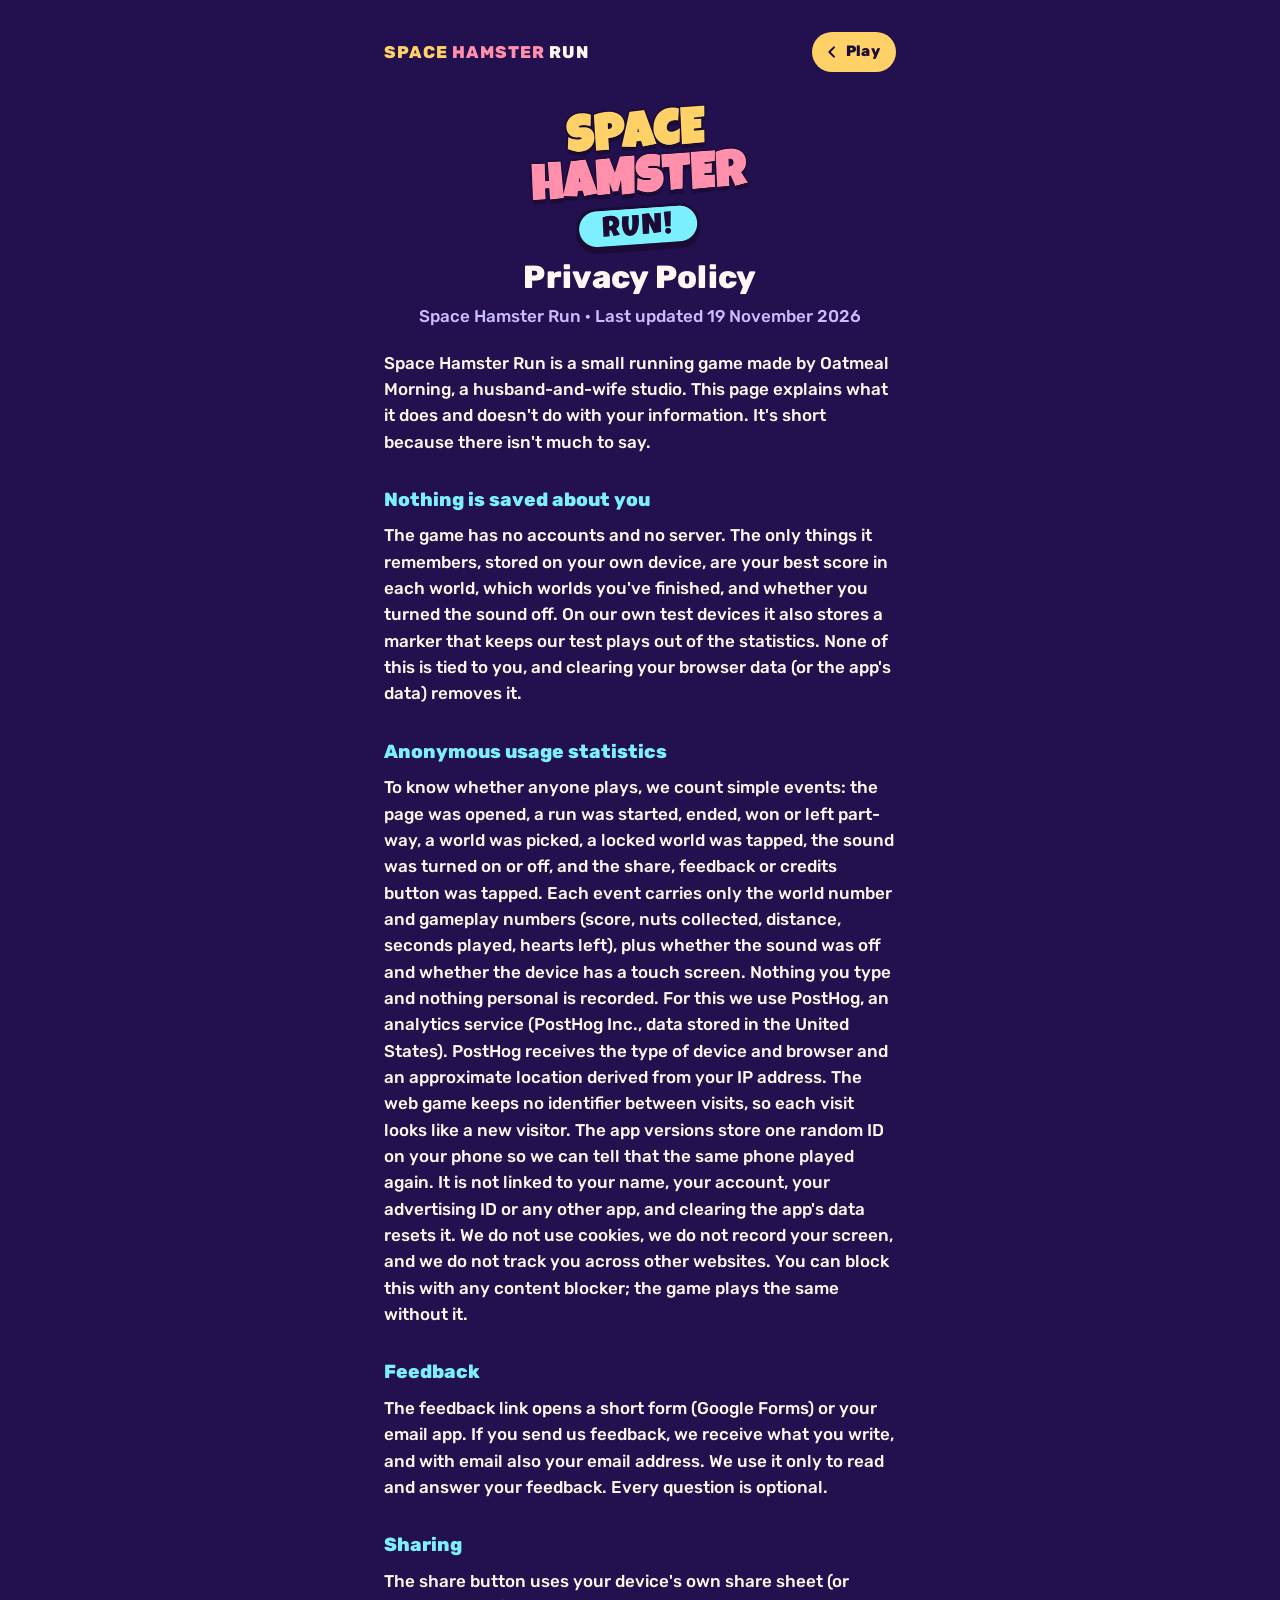
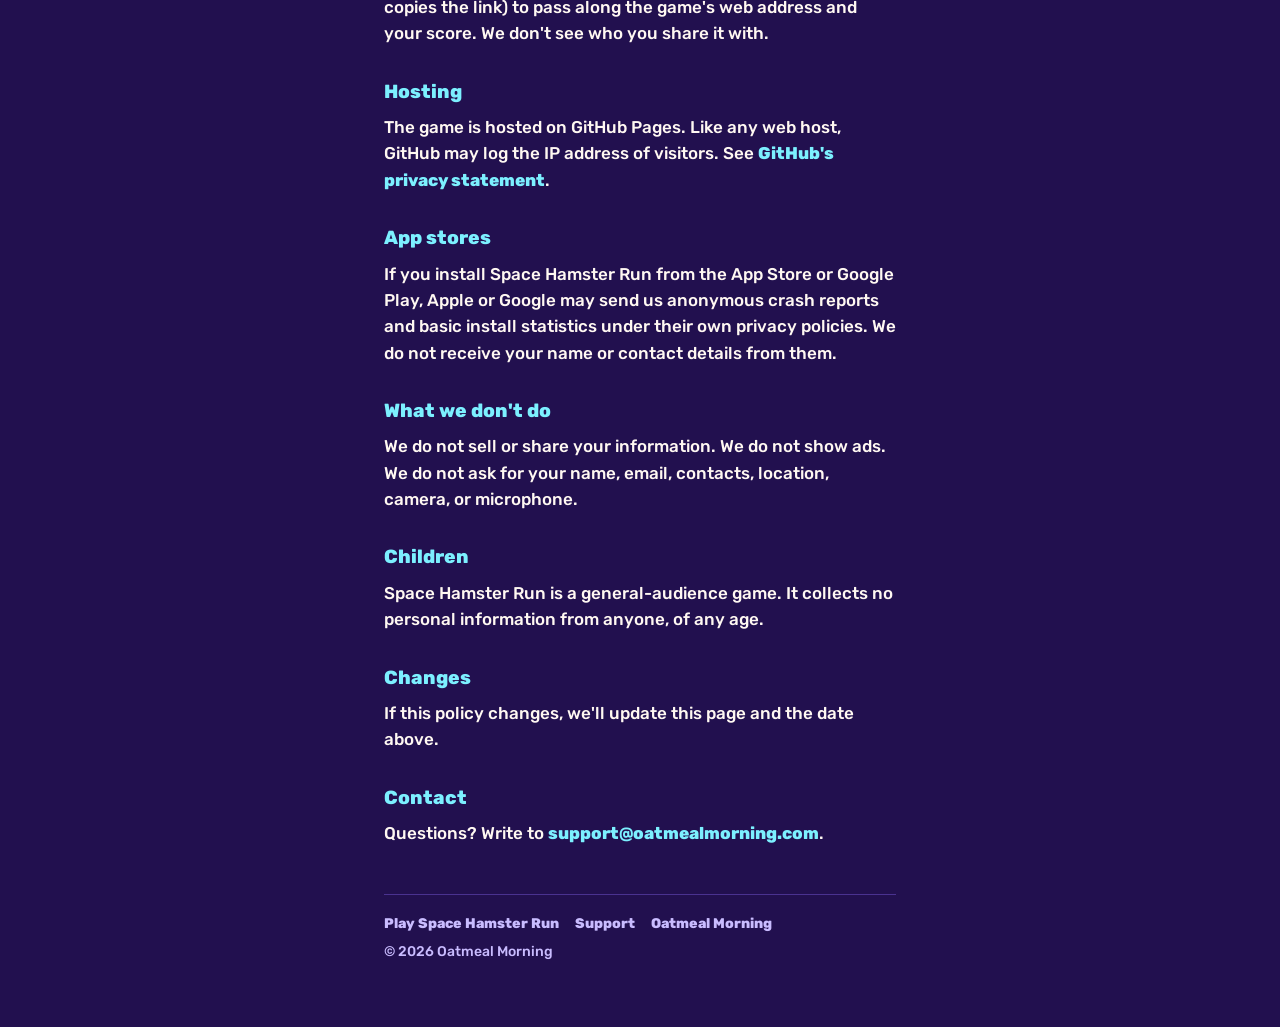
==== privacy/index.html @ dd7e6365 "Add files via upload" ====
<!doctype html>
<html lang="en">
<head>
<meta charset="utf-8">
<meta name="viewport" content="width=device-width, initial-scale=1">
<meta name="theme-color" content="#22104f">
<title>Privacy Policy – Space Hamster Run</title>
<meta name="description" content="What Space Hamster Run does and doesn't do with your information. Short version: no accounts, no ads, nothing personal.">
<meta property="og:type" content="website">
<meta property="og:title" content="Privacy Policy – Space Hamster Run">
<meta property="og:description" content="No accounts, no ads, nothing personal. Just a hamster grabbing nuts.">
<meta property="og:url" content="https://spacehamster.oatmealmorning.com/privacy/">
<meta property="og:image" content="https://spacehamster.oatmealmorning.com/preview.png">
<link rel="icon" href="https://spacehamster.oatmealmorning.com/favicon.png">
<link rel="stylesheet" href="/site.css">
</head>
<body>
<div class="page">
  <header class="top">
    <a class="brand" href="/" aria-label="Space Hamster Run – play"><span class="a">SPACE</span> <span class="b">HAMSTER</span> RUN</a>
    <a class="back" href="/"><svg viewBox="0 0 24 24" aria-hidden="true"><path d="M15 5l-7 7 7 7"/></svg>Play</a>
  </header>

  <section class="hero">
    <img src="/logo.png" alt="">
    <h1>Privacy Policy</h1>
    <p class="sub">Space Hamster Run &middot; Last updated 19 November 2026</p>
  </section>

  <p>Space Hamster Run is a small running game made by Oatmeal Morning, a husband-and-wife studio. This page explains what it does and doesn't do with your information. It's short because there isn't much to say.</p>

  <h2>Nothing is saved about you</h2>
  <p>The game has no accounts and no server. The only things it remembers, stored on your own device, are your best score in each world, which worlds you've finished, and whether you turned the sound off. On our own test devices it also stores a marker that keeps our test plays out of the statistics. None of this is tied to you, and clearing your browser data (or the app's data) removes it.</p>

  <h2>Anonymous usage statistics</h2>
  <p>To know whether anyone plays, we count simple events: the page was opened, a run was started, ended, won or left part-way, a world was picked, a locked world was tapped, the sound was turned on or off, and the share, feedback or credits button was tapped. Each event carries only the world number and gameplay numbers (score, nuts collected, distance, seconds played, hearts left), plus whether the sound was off and whether the device has a touch screen. Nothing you type and nothing personal is recorded. For this we use PostHog, an analytics service (PostHog Inc., data stored in the United States). PostHog receives the type of device and browser and an approximate location derived from your IP address. The web game keeps no identifier between visits, so each visit looks like a new visitor. The app versions store one random ID on your phone so we can tell that the same phone played again. It is not linked to your name, your account, your advertising ID or any other app, and clearing the app's data resets it. We do not use cookies, we do not record your screen, and we do not track you across other websites. You can block this with any content blocker; the game plays the same without it.</p>

  <h2>Feedback</h2>
  <p>The feedback link opens a short form (Google Forms) or your email app. If you send us feedback, we receive what you write, and with email also your email address. We use it only to read and answer your feedback. Every question is optional.</p>

  <h2>Sharing</h2>
  <p>The share button uses your device's own share sheet (or copies the link) to pass along the game's web address and your score. We don't see who you share it with.</p>

  <h2>Hosting</h2>
  <p>The game is hosted on GitHub Pages. Like any web host, GitHub may log the IP address of visitors. See <a href="https://docs.github.com/en/site-policy/privacy-policies/github-general-privacy-statement" rel="noopener">GitHub's privacy statement</a>.</p>

  <h2>App stores</h2>
  <p>If you install Space Hamster Run from the App Store or Google Play, Apple or Google may send us anonymous crash reports and basic install statistics under their own privacy policies. We do not receive your name or contact details from them.</p>

  <h2>What we don't do</h2>
  <p>We do not sell or share your information. We do not show ads. We do not ask for your name, email, contacts, location, camera, or microphone.</p>

  <h2>Children</h2>
  <p>Space Hamster Run is a general-audience game. It collects no personal information from anyone, of any age.</p>

  <h2>Changes</h2>
  <p>If this policy changes, we'll update this page and the date above.</p>

  <h2>Contact</h2>
  <p>Questions? Write to <a href="mailto:support@oatmealmorning.com">support@oatmealmorning.com</a>.</p>

  <footer>
    <a href="/">Play Space Hamster Run</a>
    <a href="/support/">Support</a>
    <a href="https://oatmealmorning.com/">Oatmeal Morning</a>
    <span>&copy; 2026 Oatmeal Morning</span>
  </footer>
</div>
</body>
</html>
---- site.css ----
/* Space Hamster Run pages. Rubik embedded (SIL OFL 1.1), same files the game ships. */
@font-face{font-family:"Rubik";font-style:normal;font-weight:500;font-display:swap;src:url([data-uri]) format("woff2");;font-display:swap}
@font-face{font-family:"Rubik";font-style:normal;font-weight:800;font-display:swap;src:url([data-uri]) format("woff2");;font-display:swap}

:root{--night:#22104f;--ink:#1b0b35;--grip:#311a66;--mint:#7cf0ff;--pink:#ff8fab;--sun:#ffd166;--lav:#c9bcff;--paper:#fff8f2;--muted:#c9bcff;color-scheme:dark}
*{box-sizing:border-box}
html{-webkit-text-size-adjust:100%}
body{margin:0;background:var(--night);color:var(--paper);font-family:"Rubik",system-ui,sans-serif;font-weight:500;font-size:17px;line-height:1.55;-webkit-tap-highlight-color:transparent}
a{color:var(--mint);text-decoration:none;font-weight:800}
a:hover{text-decoration:underline}
a:focus-visible{outline:2px solid var(--sun);outline-offset:2px;border-radius:4px}
.page{max-width:560px;margin:0 auto;padding:24px max(24px,env(safe-area-inset-left,0px)) 64px}
@media (max-width:380px){.page{padding-inline:18px}}
.top{display:flex;align-items:center;justify-content:space-between;gap:12px;height:56px}
.brand{font-weight:800;font-size:17px;letter-spacing:.06em;color:var(--paper)}
.brand .a{color:var(--sun)}.brand .b{color:var(--pink)}
.back{display:inline-flex;align-items:center;gap:6px;background:var(--sun);color:var(--ink);font-weight:800;font-size:15px;border-radius:999px;padding:8px 16px 8px 12px;letter-spacing:.02em}
.back:hover{text-decoration:none;filter:brightness(1.05)}
.back svg{width:16px;height:16px;stroke:currentColor;stroke-width:3;fill:none;stroke-linecap:round;stroke-linejoin:round}
.hero{text-align:center;margin:24px 0 20px}
.hero img{width:220px;height:150px;object-fit:contain;margin:0 auto 6px;display:block}
h1{margin:0;font-weight:800;font-size:32px;line-height:1.1;letter-spacing:.01em}
.sub{margin:8px 0 0;color:var(--lav);font-weight:500}
h2{margin:30px 0 8px;font-size:19px;font-weight:800;color:var(--mint)}
p{margin:0 0 12px}
.note{background:var(--grip);border-left:4px solid var(--pink);border-radius:10px;padding:14px 16px;margin:14px 0}
.faq details{border:1px solid #4a3290;border-radius:12px;margin:0 0 10px;background:var(--grip)}
.faq summary{cursor:pointer;list-style:none;padding:14px 16px;font-weight:800;display:flex;justify-content:space-between;align-items:center;gap:12px}
.faq summary::-webkit-details-marker{display:none}
.faq summary::after{content:"+";color:var(--sun);font-size:22px;line-height:1;flex:none}
.faq details[open] summary::after{content:"\2013"}
.faq details[open] summary{color:var(--mint)}
.faq .body{padding:0 16px 14px}
.faq .body p:last-child{margin-bottom:0}
code{font-family:ui-monospace,SFMono-Regular,Menlo,monospace;font-size:.92em;background:#4a3290;padding:1px 6px;border-radius:5px}
.btn{display:inline-block;background:var(--sun);color:var(--ink);border-radius:12px;padding:12px 24px;font-weight:900;font-size:18px;letter-spacing:.06em;text-transform:uppercase}
.btn:hover{text-decoration:none;filter:brightness(1.05)}
footer{margin-top:48px;padding-top:18px;border-top:1px solid #4a3290;color:var(--lav);font-size:14px;font-weight:500;display:flex;flex-wrap:wrap;gap:6px 16px;align-items:center}
footer a{color:var(--lav)}
@media (prefers-reduced-motion:reduce){*{animation:none!important;transition:none!important}}
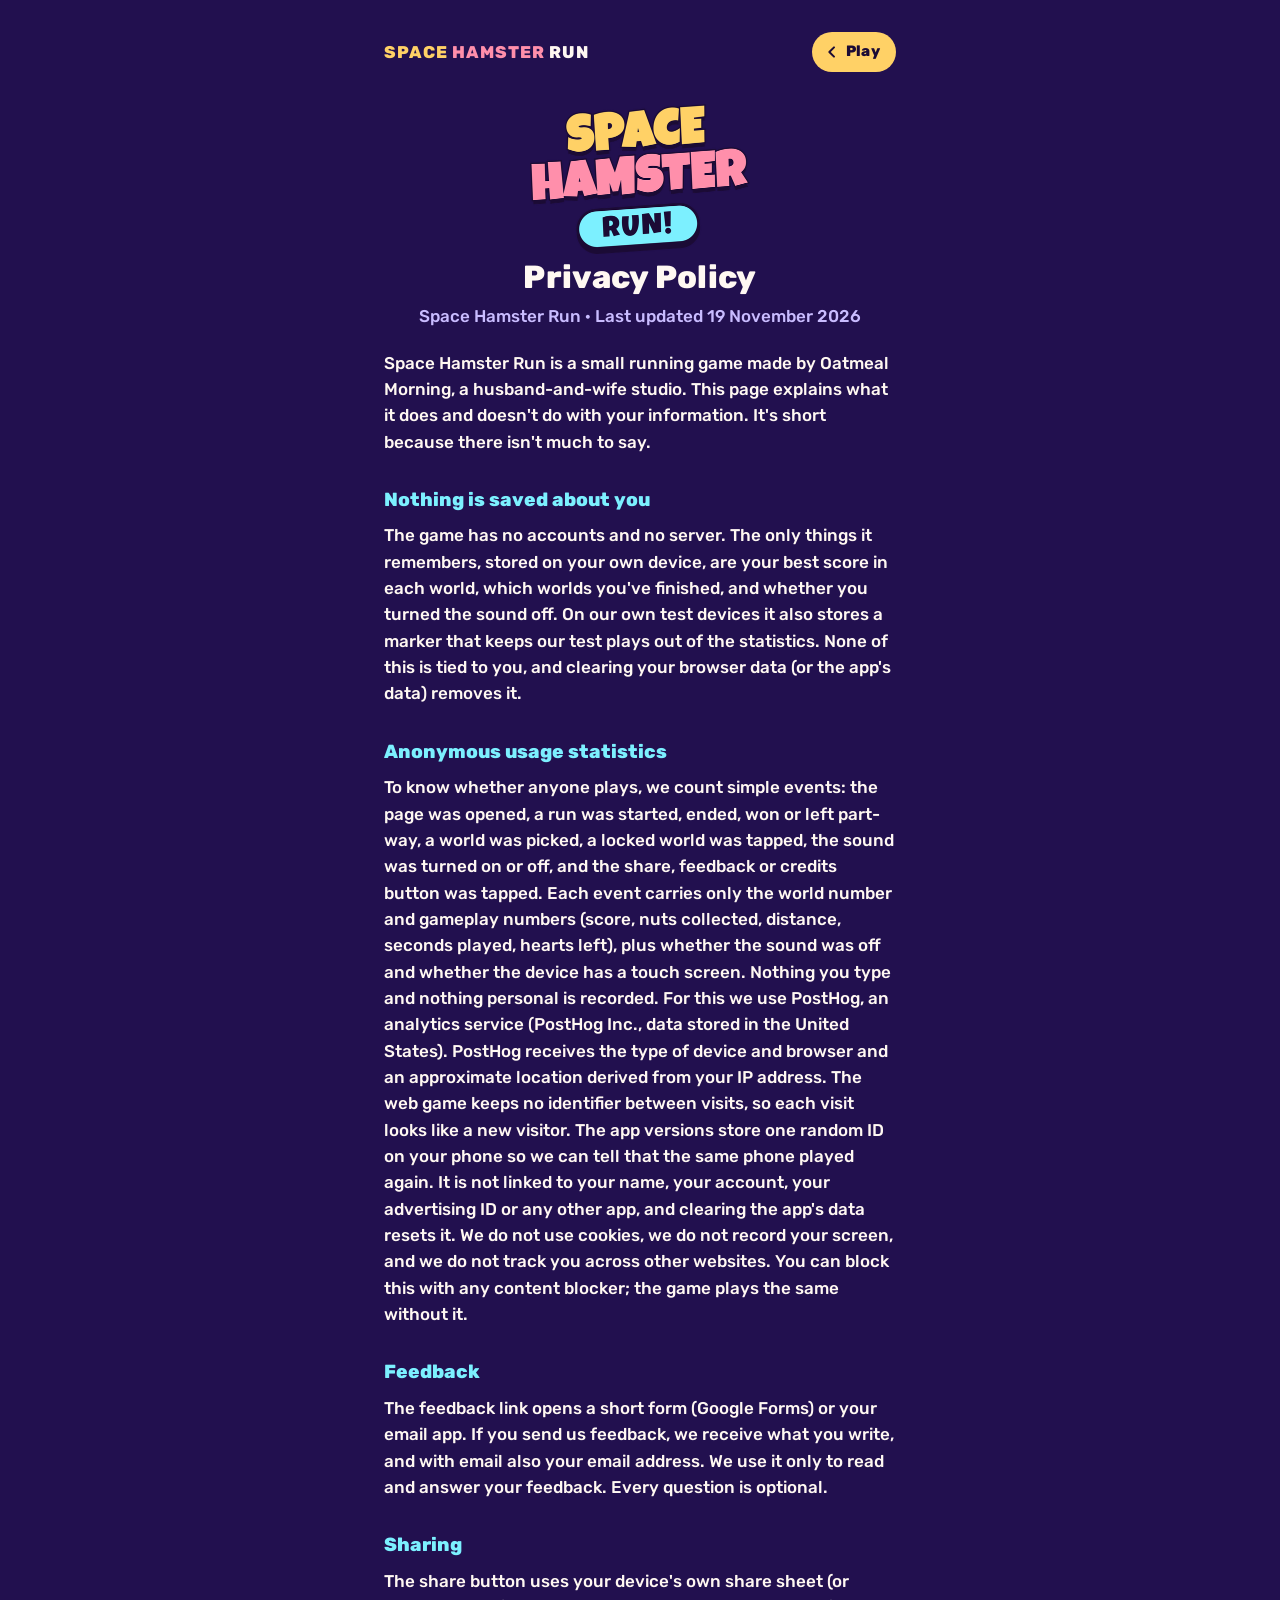
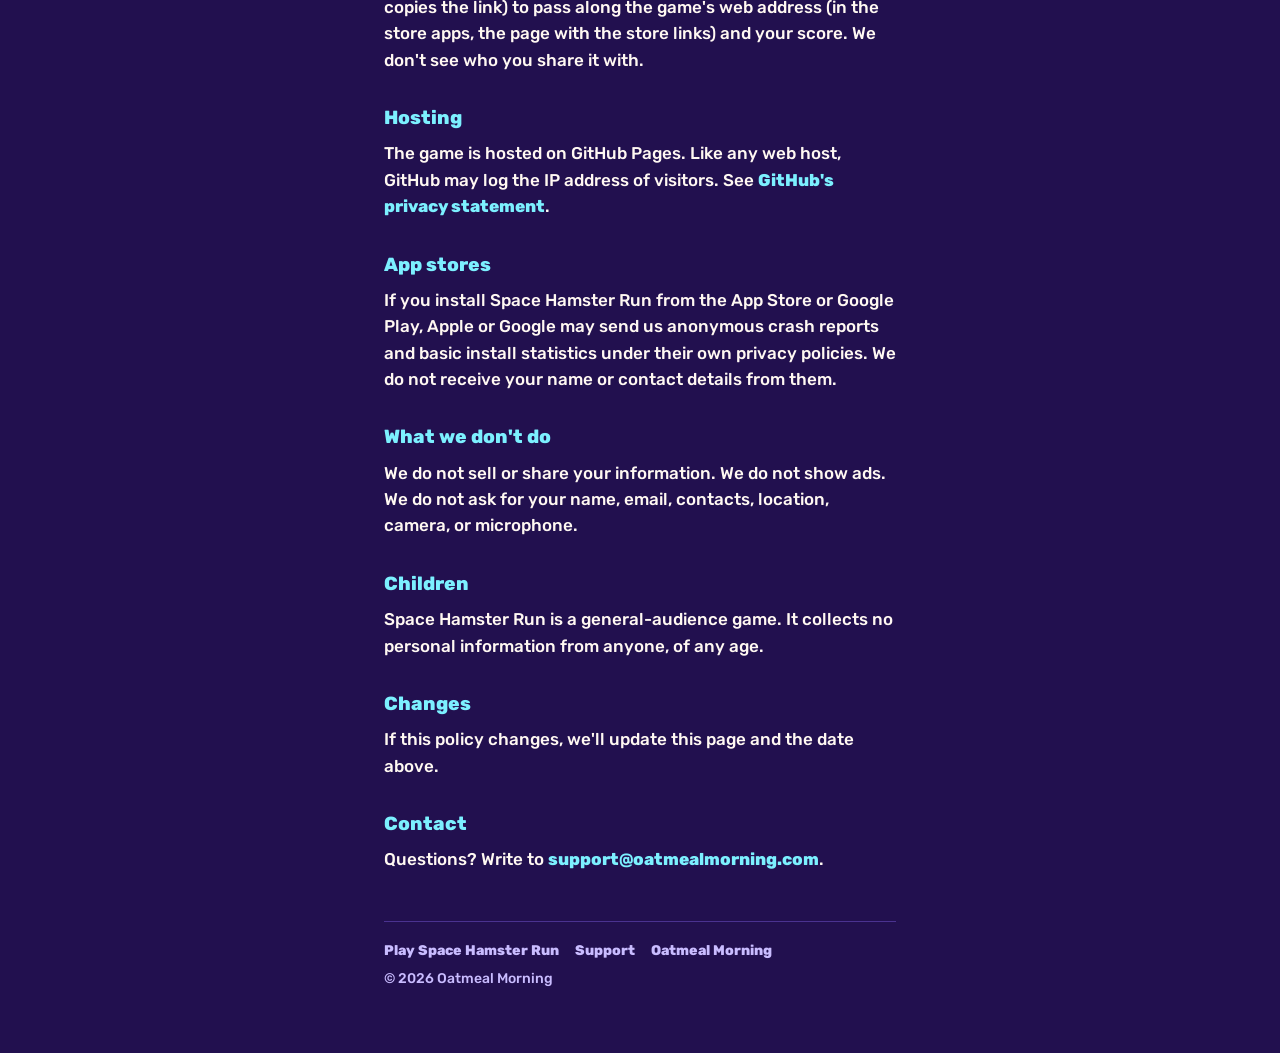
==== commit 83a256e8: "Share links: one setting (web shares the game, store apps share /get/); add /get/ store-links page (" ====
--- a/privacy/index.html
+++ b/privacy/index.html
@@ -39,7 +39,7 @@
   <p>The feedback link opens a short form (Google Forms) or your email app. If you send us feedback, we receive what you write, and with email also your email address. We use it only to read and answer your feedback. Every question is optional.</p>
 
   <h2>Sharing</h2>
-  <p>The share button uses your device's own share sheet (or copies the link) to pass along the game's web address and your score. We don't see who you share it with.</p>
+  <p>The share button uses your device's own share sheet (or copies the link) to pass along the game's web address (in the store apps, the page with the store links) and your score. We don't see who you share it with.</p>
 
   <h2>Hosting</h2>
   <p>The game is hosted on GitHub Pages. Like any web host, GitHub may log the IP address of visitors. See <a href="https://docs.github.com/en/site-policy/privacy-policies/github-general-privacy-statement" rel="noopener">GitHub's privacy statement</a>.</p>
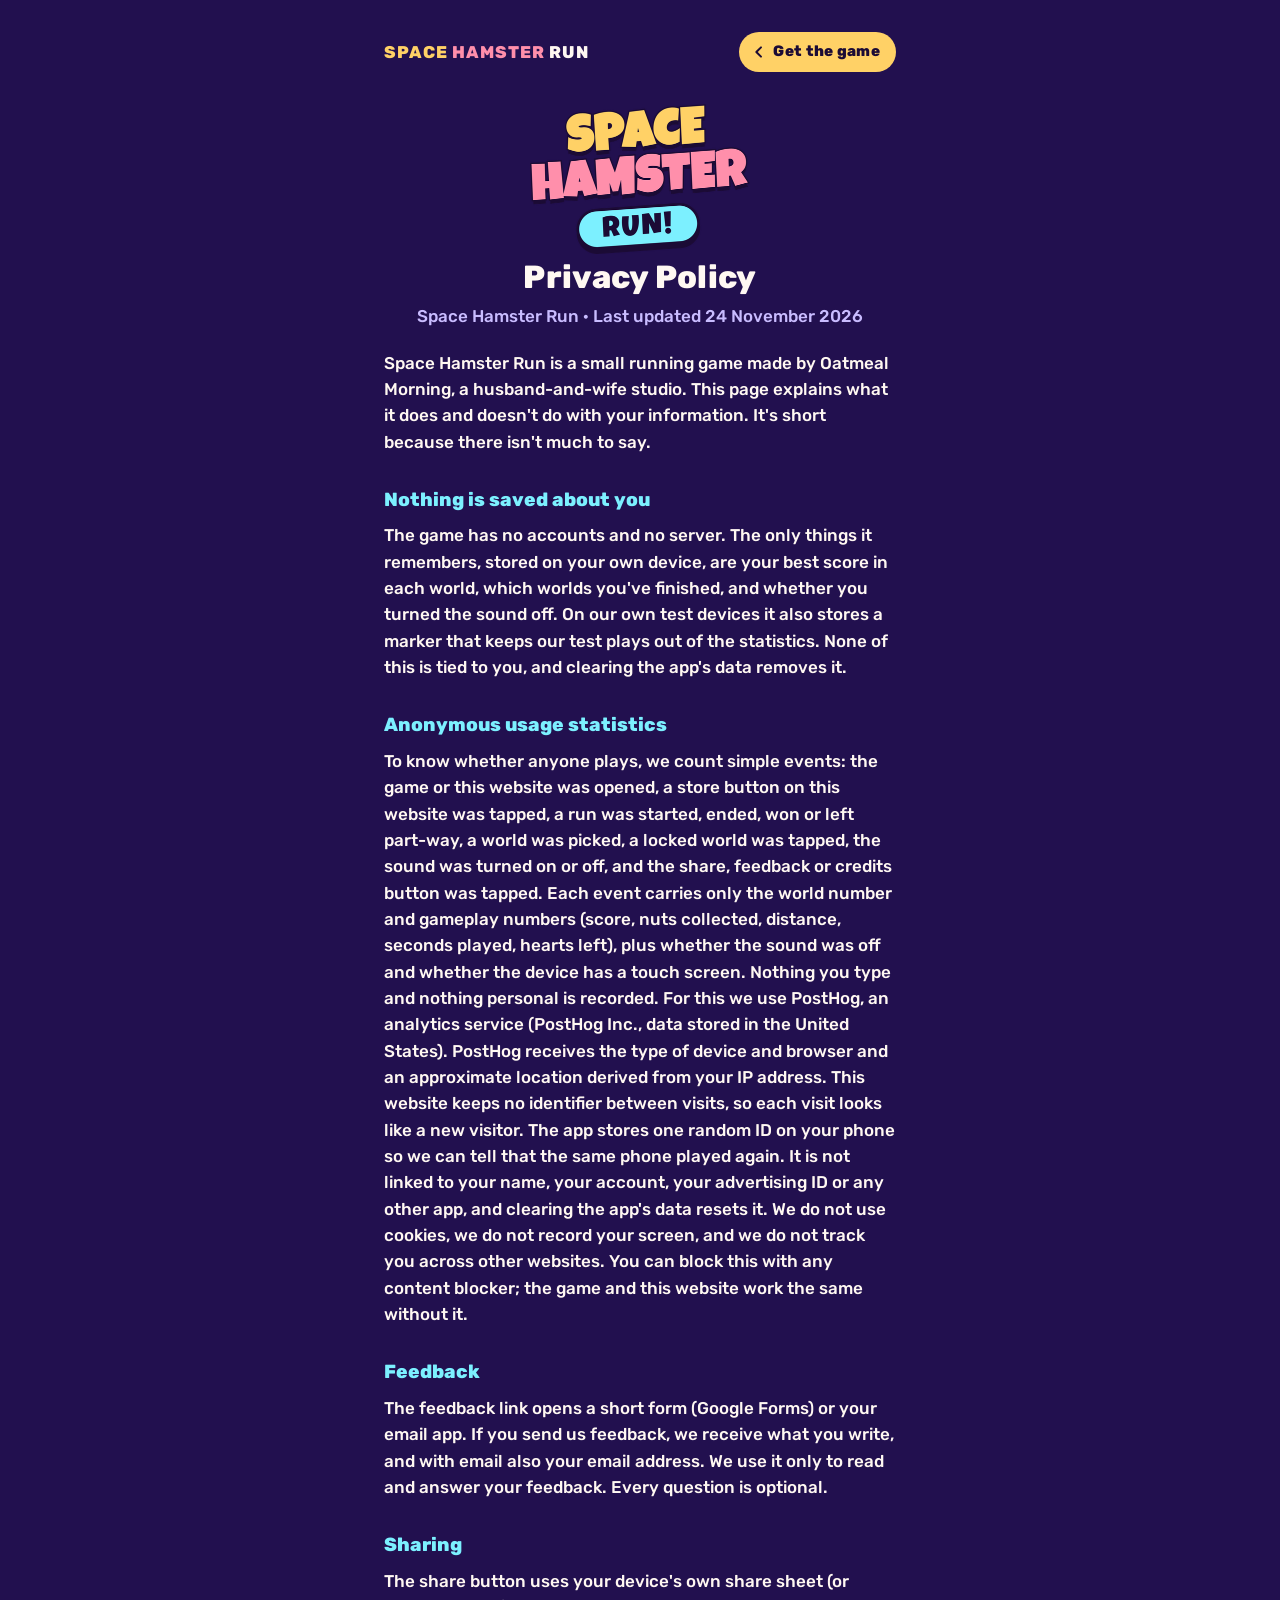
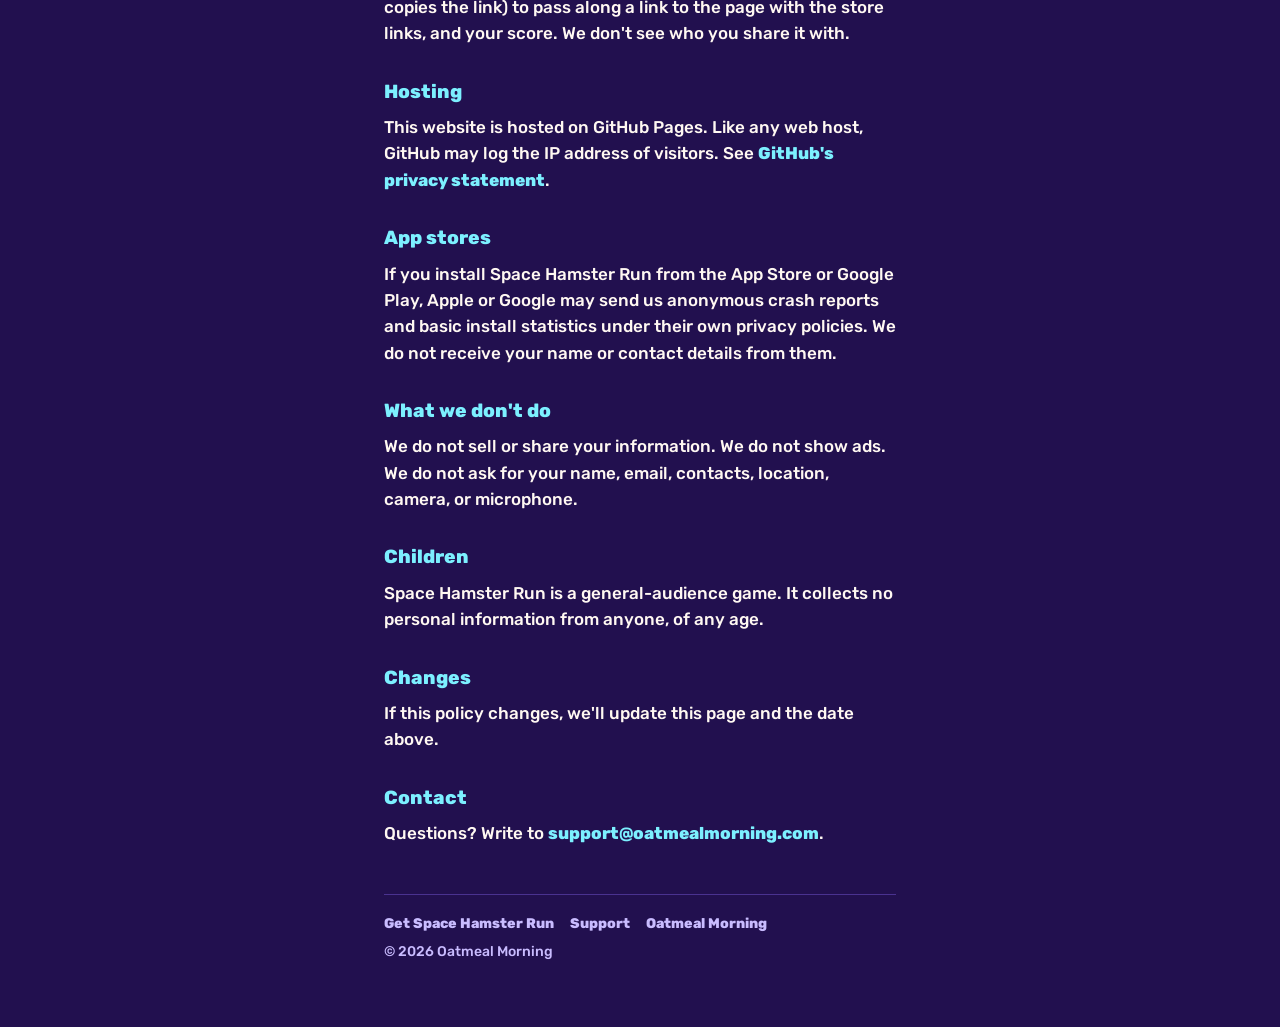
==== commit c49e7890: "Website is a store page only: home = /get/ store page (Coming soon), game removed from the site; V2 " ====
--- a/privacy/index.html
+++ b/privacy/index.html
@@ -17,32 +17,32 @@
 <body>
 <div class="page">
   <header class="top">
-    <a class="brand" href="/" aria-label="Space Hamster Run – play"><span class="a">SPACE</span> <span class="b">HAMSTER</span> RUN</a>
-    <a class="back" href="/"><svg viewBox="0 0 24 24" aria-hidden="true"><path d="M15 5l-7 7 7 7"/></svg>Play</a>
+    <a class="brand" href="/" aria-label="Space Hamster Run – home"><span class="a">SPACE</span> <span class="b">HAMSTER</span> RUN</a>
+    <a class="back" href="/"><svg viewBox="0 0 24 24" aria-hidden="true"><path d="M15 5l-7 7 7 7"/></svg>Get the game</a>
   </header>
 
   <section class="hero">
     <img src="/logo.png" alt="">
     <h1>Privacy Policy</h1>
-    <p class="sub">Space Hamster Run &middot; Last updated 19 November 2026</p>
+    <p class="sub">Space Hamster Run &middot; Last updated 24 November 2026</p>
   </section>
 
   <p>Space Hamster Run is a small running game made by Oatmeal Morning, a husband-and-wife studio. This page explains what it does and doesn't do with your information. It's short because there isn't much to say.</p>
 
   <h2>Nothing is saved about you</h2>
-  <p>The game has no accounts and no server. The only things it remembers, stored on your own device, are your best score in each world, which worlds you've finished, and whether you turned the sound off. On our own test devices it also stores a marker that keeps our test plays out of the statistics. None of this is tied to you, and clearing your browser data (or the app's data) removes it.</p>
+  <p>The game has no accounts and no server. The only things it remembers, stored on your own device, are your best score in each world, which worlds you've finished, and whether you turned the sound off. On our own test devices it also stores a marker that keeps our test plays out of the statistics. None of this is tied to you, and clearing the app's data removes it.</p>
 
   <h2>Anonymous usage statistics</h2>
-  <p>To know whether anyone plays, we count simple events: the page was opened, a run was started, ended, won or left part-way, a world was picked, a locked world was tapped, the sound was turned on or off, and the share, feedback or credits button was tapped. Each event carries only the world number and gameplay numbers (score, nuts collected, distance, seconds played, hearts left), plus whether the sound was off and whether the device has a touch screen. Nothing you type and nothing personal is recorded. For this we use PostHog, an analytics service (PostHog Inc., data stored in the United States). PostHog receives the type of device and browser and an approximate location derived from your IP address. The web game keeps no identifier between visits, so each visit looks like a new visitor. The app versions store one random ID on your phone so we can tell that the same phone played again. It is not linked to your name, your account, your advertising ID or any other app, and clearing the app's data resets it. We do not use cookies, we do not record your screen, and we do not track you across other websites. You can block this with any content blocker; the game plays the same without it.</p>
+  <p>To know whether anyone plays, we count simple events: the game or this website was opened, a store button on this website was tapped, a run was started, ended, won or left part-way, a world was picked, a locked world was tapped, the sound was turned on or off, and the share, feedback or credits button was tapped. Each event carries only the world number and gameplay numbers (score, nuts collected, distance, seconds played, hearts left), plus whether the sound was off and whether the device has a touch screen. Nothing you type and nothing personal is recorded. For this we use PostHog, an analytics service (PostHog Inc., data stored in the United States). PostHog receives the type of device and browser and an approximate location derived from your IP address. This website keeps no identifier between visits, so each visit looks like a new visitor. The app stores one random ID on your phone so we can tell that the same phone played again. It is not linked to your name, your account, your advertising ID or any other app, and clearing the app's data resets it. We do not use cookies, we do not record your screen, and we do not track you across other websites. You can block this with any content blocker; the game and this website work the same without it.</p>
 
   <h2>Feedback</h2>
   <p>The feedback link opens a short form (Google Forms) or your email app. If you send us feedback, we receive what you write, and with email also your email address. We use it only to read and answer your feedback. Every question is optional.</p>
 
   <h2>Sharing</h2>
-  <p>The share button uses your device's own share sheet (or copies the link) to pass along the game's web address (in the store apps, the page with the store links) and your score. We don't see who you share it with.</p>
+  <p>The share button uses your device's own share sheet (or copies the link) to pass along a link to the page with the store links, and your score. We don't see who you share it with.</p>
 
   <h2>Hosting</h2>
-  <p>The game is hosted on GitHub Pages. Like any web host, GitHub may log the IP address of visitors. See <a href="https://docs.github.com/en/site-policy/privacy-policies/github-general-privacy-statement" rel="noopener">GitHub's privacy statement</a>.</p>
+  <p>This website is hosted on GitHub Pages. Like any web host, GitHub may log the IP address of visitors. See <a href="https://docs.github.com/en/site-policy/privacy-policies/github-general-privacy-statement" rel="noopener">GitHub's privacy statement</a>.</p>
 
   <h2>App stores</h2>
   <p>If you install Space Hamster Run from the App Store or Google Play, Apple or Google may send us anonymous crash reports and basic install statistics under their own privacy policies. We do not receive your name or contact details from them.</p>
@@ -60,7 +60,7 @@
   <p>Questions? Write to <a href="mailto:support@oatmealmorning.com">support@oatmealmorning.com</a>.</p>
 
   <footer>
-    <a href="/">Play Space Hamster Run</a>
+    <a href="/">Get Space Hamster Run</a>
     <a href="/support/">Support</a>
     <a href="https://oatmealmorning.com/">Oatmeal Morning</a>
     <span>&copy; 2026 Oatmeal Morning</span>
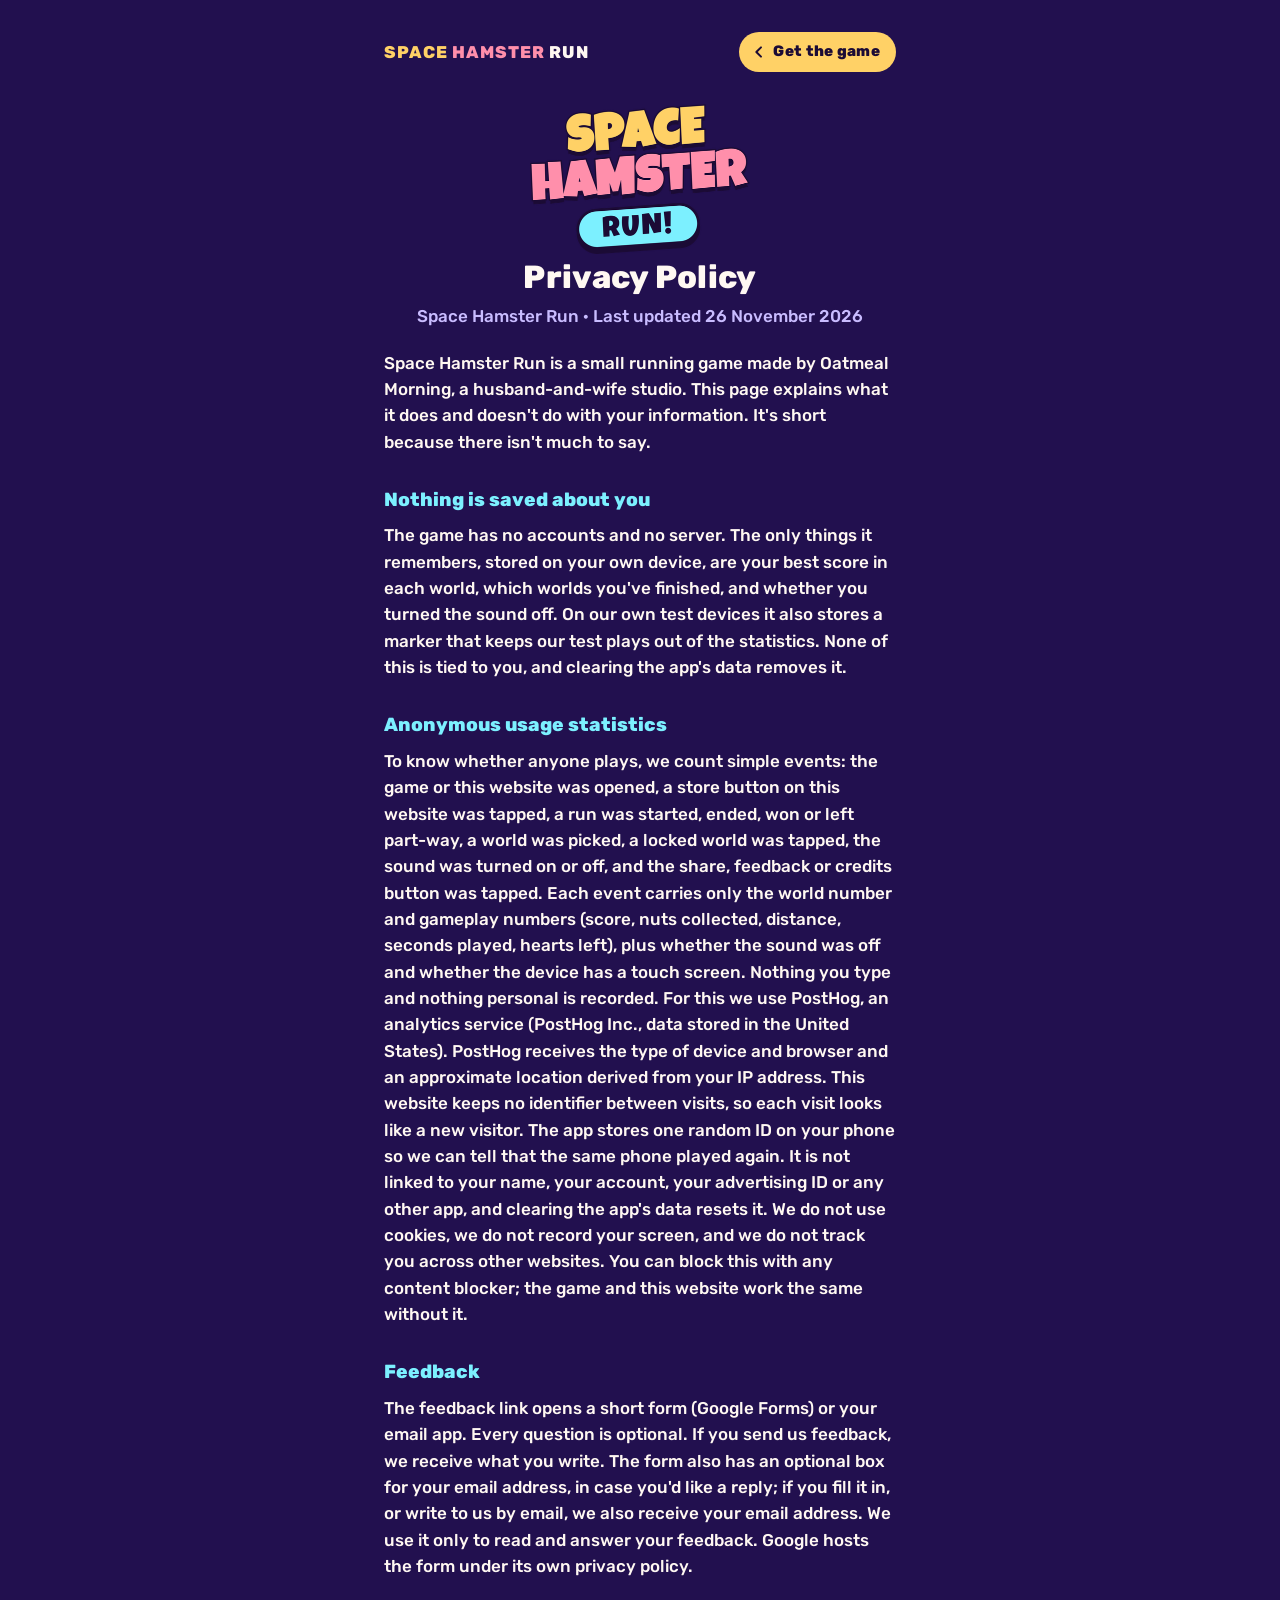
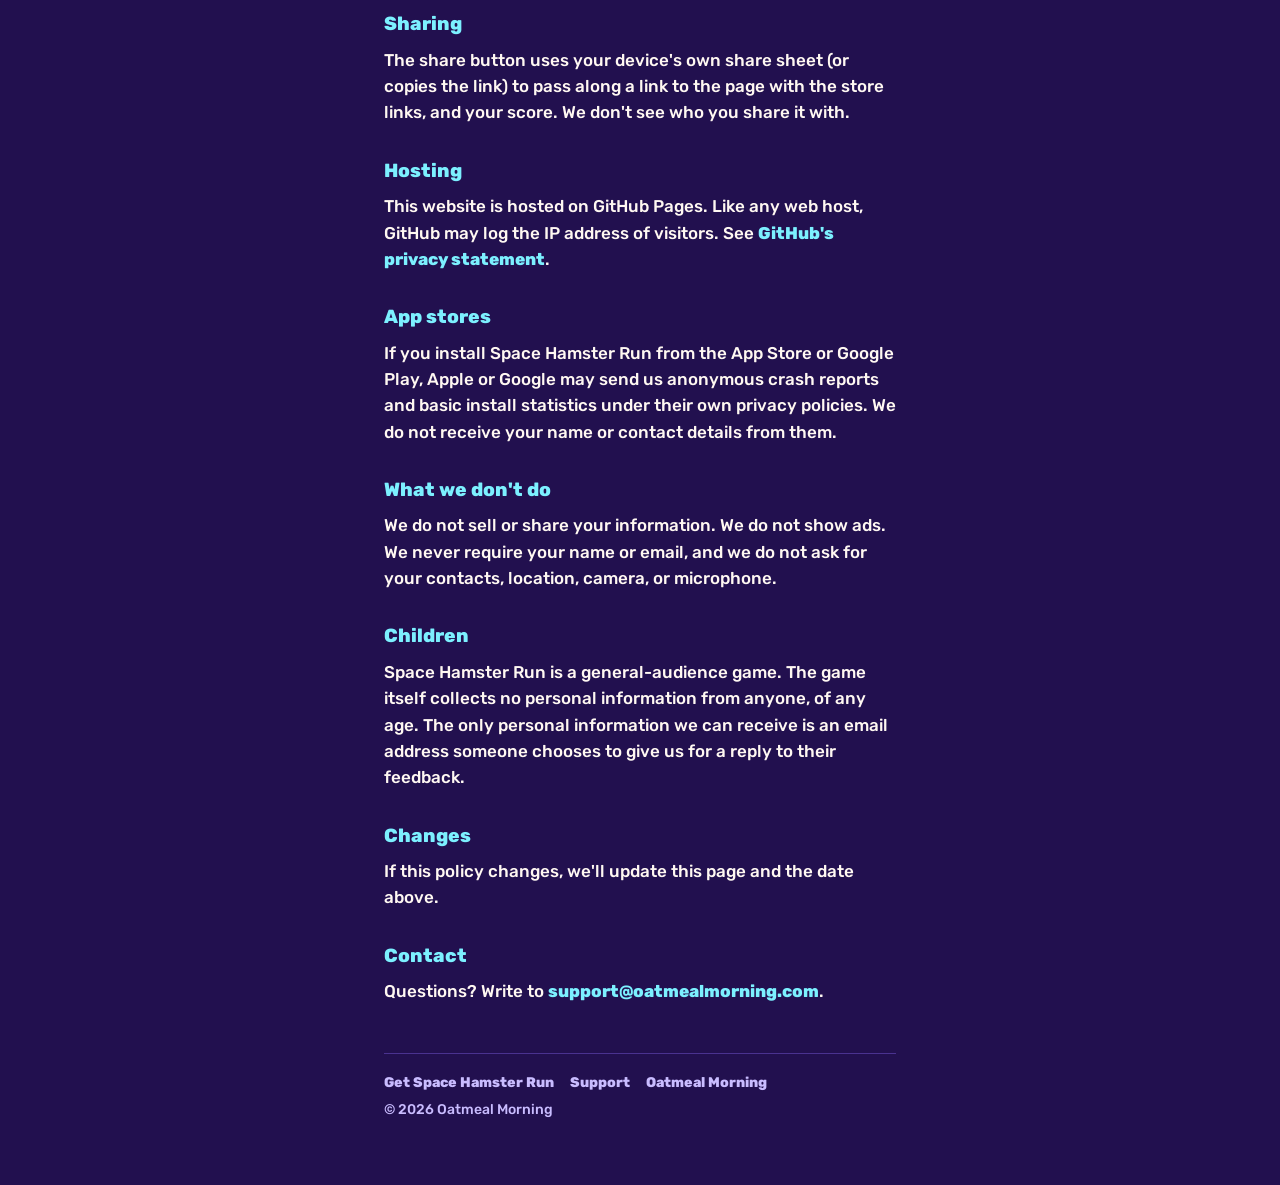
==== commit 426bb3cf: "Feedback form for app 1.0 (3): FEEDBACK link -> Google Form; privacy page covers its optional email " ====
--- a/privacy/index.html
+++ b/privacy/index.html
@@ -24,7 +24,7 @@
   <section class="hero">
     <img src="/logo.png" alt="">
     <h1>Privacy Policy</h1>
-    <p class="sub">Space Hamster Run &middot; Last updated 24 November 2026</p>
+    <p class="sub">Space Hamster Run &middot; Last updated 26 November 2026</p>
   </section>
 
   <p>Space Hamster Run is a small running game made by Oatmeal Morning, a husband-and-wife studio. This page explains what it does and doesn't do with your information. It's short because there isn't much to say.</p>
@@ -36,7 +36,7 @@
   <p>To know whether anyone plays, we count simple events: the game or this website was opened, a store button on this website was tapped, a run was started, ended, won or left part-way, a world was picked, a locked world was tapped, the sound was turned on or off, and the share, feedback or credits button was tapped. Each event carries only the world number and gameplay numbers (score, nuts collected, distance, seconds played, hearts left), plus whether the sound was off and whether the device has a touch screen. Nothing you type and nothing personal is recorded. For this we use PostHog, an analytics service (PostHog Inc., data stored in the United States). PostHog receives the type of device and browser and an approximate location derived from your IP address. This website keeps no identifier between visits, so each visit looks like a new visitor. The app stores one random ID on your phone so we can tell that the same phone played again. It is not linked to your name, your account, your advertising ID or any other app, and clearing the app's data resets it. We do not use cookies, we do not record your screen, and we do not track you across other websites. You can block this with any content blocker; the game and this website work the same without it.</p>
 
   <h2>Feedback</h2>
-  <p>The feedback link opens a short form (Google Forms) or your email app. If you send us feedback, we receive what you write, and with email also your email address. We use it only to read and answer your feedback. Every question is optional.</p>
+  <p>The feedback link opens a short form (Google Forms) or your email app. Every question is optional. If you send us feedback, we receive what you write. The form also has an optional box for your email address, in case you'd like a reply; if you fill it in, or write to us by email, we also receive your email address. We use it only to read and answer your feedback. Google hosts the form under its own privacy policy.</p>
 
   <h2>Sharing</h2>
   <p>The share button uses your device's own share sheet (or copies the link) to pass along a link to the page with the store links, and your score. We don't see who you share it with.</p>
@@ -48,10 +48,10 @@
   <p>If you install Space Hamster Run from the App Store or Google Play, Apple or Google may send us anonymous crash reports and basic install statistics under their own privacy policies. We do not receive your name or contact details from them.</p>
 
   <h2>What we don't do</h2>
-  <p>We do not sell or share your information. We do not show ads. We do not ask for your name, email, contacts, location, camera, or microphone.</p>
+  <p>We do not sell or share your information. We do not show ads. We never require your name or email, and we do not ask for your contacts, location, camera, or microphone.</p>
 
   <h2>Children</h2>
-  <p>Space Hamster Run is a general-audience game. It collects no personal information from anyone, of any age.</p>
+  <p>Space Hamster Run is a general-audience game. The game itself collects no personal information from anyone, of any age. The only personal information we can receive is an email address someone chooses to give us for a reply to their feedback.</p>
 
   <h2>Changes</h2>
   <p>If this policy changes, we'll update this page and the date above.</p>
